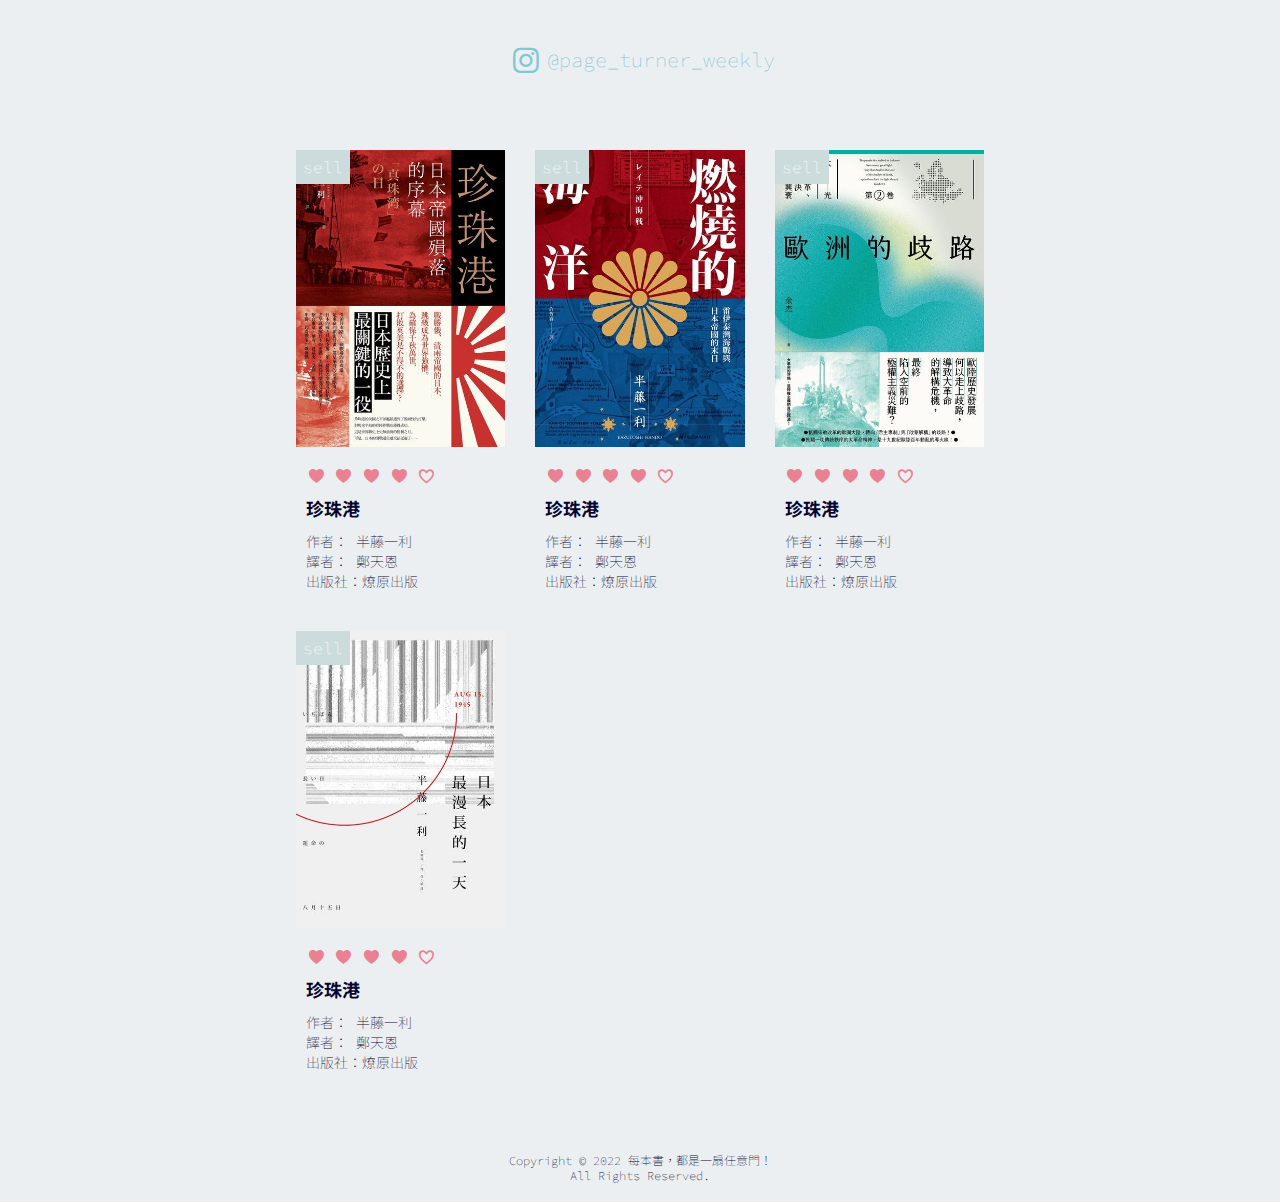
==== index.html @ 7cf5e059 "Initial commit" ====
<!DOCTYPE html>
<html lang="en">
<head>
    <meta charset="UTF-8">
    <meta name="viewport" content="width=device-width, initial-scale=1.0">
    <title>LIST</title>

    <link rel="icon" href="data:image/svg+xml,<svg xmlns=%22http://www.w3.org/2000/svg%22 viewBox=%220 0 100 100%22><text y=%22.9em%22 font-size=%2290%22>👨🏻‍💻</text></svg>">
    <link rel="stylesheet" href="css/fontello.css">
    <link rel="stylesheet" href="css/main.css">
    <link rel="stylesheet" href="css/list.css">

    <script src="./js/list.js"></script>
</head>
<body>
    <div class="main-content">
        <div class="container">
            <div class="ig-link-wrapper">
                <a href="https://www.instagram.com/page_turner_weekly/" target="_blank" class="ig-link">
                    <i class="icon-instagram"></i>
                    <span class="instagram-account">@page_turner_weekly</span>
                </a>
            </div>

            <ul class="card-wrapper">
                <li>
                    <a href="./content.html">
                        <span class="label">sell</span>
                        <div class="book-cover" style="background-image: url(./images/perl.jpeg);">
                            <div class="description">
                                東京的決策，攸關太平洋未來四年超過4,700萬人的生死。
                                日本一副戰爭迫在眉睫，不得不發動的態勢。
                                美國則是憂心忡忡，明知戰爭無法迴避，只能推拖拉，延後戰爭的發生。
                                但是，戰爭在美國人意料之外的地方發生了，成為永遠的國恥日。
                            </div>
                        </div>
                        <div class="book-info">
                            <div class="star-bar">
                                <i class="icon-heart"></i>
                                <i class="icon-heart"></i>
                                <i class="icon-heart"></i>
                                <i class="icon-heart"></i>
                                <i class="icon-heart-empty"></i>
                            </div>
                            <h3 class="book-title">
                                珍珠港
                            </h3>
                            <div class="book-brief">
                                作者： 半藤一利
                                <br>
                                譯者： 鄭天恩
                                <br>
                                出版社：燎原出版 
                            </div>
                        </div>
                    </a>
                </li>

                <li>
                    <a href="">
                        <span class="label">sell</span>
                        <div class="book-cover" style="background-image: url(./images/reite.jpeg);">
                            <div class="description">
                                東京的決策，攸關太平洋未來四年超過4,700萬人的生死。
                                日本一副戰爭迫在眉睫，不得不發動的態勢。
                                美國則是憂心忡忡，明知戰爭無法迴避，只能推拖拉，延後戰爭的發生。
                                但是，戰爭在美國人意料之外的地方發生了，成為永遠的國恥日。
                            </div>
                        </div>
                        <div class="book-info">
                            <div class="star-bar">
                                <i class="icon-heart"></i>
                                <i class="icon-heart"></i>
                                <i class="icon-heart"></i>
                                <i class="icon-heart"></i>
                                <i class="icon-heart-empty"></i>
                            </div>
                            <h3 class="book-title">
                                珍珠港
                            </h3>
                            <div class="book-brief">
                                作者： 半藤一利
                                <br>
                                譯者： 鄭天恩
                                <br>
                                出版社：燎原出版 
                            </div>
                        </div>
                    </a>
                </li>

                <li>
                    <a href="">
                        <span class="label">sell</span>
                        <div class="book-cover" style="background-image: url(./images/europe.jpeg);">
                            <div class="description">
                                東京的決策，攸關太平洋未來四年超過4,700萬人的生死。
                                日本一副戰爭迫在眉睫，不得不發動的態勢。
                                美國則是憂心忡忡，明知戰爭無法迴避，只能推拖拉，延後戰爭的發生。
                                但是，戰爭在美國人意料之外的地方發生了，成為永遠的國恥日。
                            </div>
                        </div>
                        <div class="book-info">
                            <div class="star-bar">
                                <i class="icon-heart"></i>
                                <i class="icon-heart"></i>
                                <i class="icon-heart"></i>
                                <i class="icon-heart"></i>
                                <i class="icon-heart-empty"></i>
                            </div>
                            <h3 class="book-title">
                                珍珠港
                            </h3>
                            <div class="book-brief">
                                作者： 半藤一利
                                <br>
                                譯者： 鄭天恩
                                <br>
                                出版社：燎原出版 
                            </div>
                        </div>
                    </a>
                </li>

                <li>
                    <a href="">
                        <span class="label">sell</span>
                        <div class="book-cover" style="background-image: url(./images/815.jpeg);">
                            <div class="description">
                                東京的決策，攸關太平洋未來四年超過4,700萬人的生死。
                                日本一副戰爭迫在眉睫，不得不發動的態勢。
                                美國則是憂心忡忡，明知戰爭無法迴避，只能推拖拉，延後戰爭的發生。
                                但是，戰爭在美國人意料之外的地方發生了，成為永遠的國恥日。
                            </div>
                        </div>
                        <div class="book-info">
                            <div class="star-bar">
                                <i class="icon-heart"></i>
                                <i class="icon-heart"></i>
                                <i class="icon-heart"></i>
                                <i class="icon-heart"></i>
                                <i class="icon-heart-empty"></i>
                            </div>
                            <h3 class="book-title">
                                珍珠港
                            </h3>
                            <div class="book-brief">
                                作者： 半藤一利
                                <br>
                                譯者： 鄭天恩
                                <br>
                                出版社：燎原出版 
                            </div>
                        </div>
                    </a>
                </li>
            </ul>
        </div>

        <footer class="footer">
            <span class="copyright">
                Copyright © <span class="copyright-year">2022</span> 每本書，都是一扇任意門！<div class="all-rights-reserved">&nbsp;All Rights Reserved.&nbsp;</div>
            </span>
        </footer>
    </div>
</body>
</html>
---- css/fontello.css ----
@font-face {
  font-family: 'fontello';
  src: url('../font/fontello.eot?6401311');
  src: url('../font/fontello.eot?6401311#iefix') format('embedded-opentype'),
       url('../font/fontello.woff2?6401311') format('woff2'),
       url('../font/fontello.woff?6401311') format('woff'),
       url('../font/fontello.ttf?6401311') format('truetype'),
       url('../font/fontello.svg?6401311#fontello') format('svg');
  font-weight: normal;
  font-style: normal;
}
/* Chrome hack: SVG is rendered more smooth in Windozze. 100% magic, uncomment if you need it. */
/* Note, that will break hinting! In other OS-es font will be not as sharp as it could be */
/*
@media screen and (-webkit-min-device-pixel-ratio:0) {
  @font-face {
    font-family: 'fontello';
    src: url('../font/fontello.svg?6401311#fontello') format('svg');
  }
}
*/
[class^="icon-"]:before, [class*=" icon-"]:before {
  font-family: "fontello";
  font-style: normal;
  font-weight: normal;
  speak: never;

  display: inline-block;
  text-decoration: inherit;
  width: 1em;
  margin-right: .2em;
  text-align: center;
  /* opacity: .8; */

  /* For safety - reset parent styles, that can break glyph codes*/
  font-variant: normal;
  text-transform: none;

  /* fix buttons height, for twitter bootstrap */
  line-height: 1em;

  /* Animation center compensation - margins should be symmetric */
  /* remove if not needed */
  margin-left: .2em;

  /* you can be more comfortable with increased icons size */
  /* font-size: 120%; */

  /* Font smoothing. That was taken from TWBS */
  -webkit-font-smoothing: antialiased;
  -moz-osx-font-smoothing: grayscale;

  /* Uncomment for 3D effect */
  /* text-shadow: 1px 1px 1px rgba(127, 127, 127, 0.3); */
}

.icon-left:before { content: '\e800'; } /* '' */
.icon-heart-empty:before { content: '\e801'; } /* '' */
.icon-heart:before { content: '\e802'; } /* '' */
.icon-bookmark:before { content: '\e803'; } /* '' */
.icon-user:before { content: '\e804'; } /* '' */
.icon-user-outline:before { content: '\e805'; } /* '' */
.icon-feather:before { content: '\e806'; } /* '' */
.icon-pen:before { content: '\e807'; } /* '' */
.icon-mail:before { content: '\e808'; } /* '' */
.icon-print:before { content: '\e809'; } /* '' */
.icon-quote-left:before { content: '\e80a'; } /* '' */
.icon-quote-right:before { content: '\e80b'; } /* '' */
.icon-camera:before { content: '\e80c'; } /* '' */
.icon-thumbs-up:before { content: '\e80d'; } /* '' */
.icon-thumbs-down:before { content: '\e80e'; } /* '' */
.icon-plus:before { content: '\e80f'; } /* '' */
.icon-list:before { content: '\e810'; } /* '' */
.icon-trash-can:before { content: '\e811'; } /* '' */
.icon-fast-food:before { content: '\e815'; } /* '' */
.icon-bookmark-empty:before { content: '\f097'; } /* '' */
.icon-github:before { content: '\f09b'; } /* '' */
.icon-docs:before { content: '\f0c5'; } /* '' */
.icon-doc:before { content: '\f0f6'; } /* '' */
.icon-folder:before { content: '\f115'; } /* '' */
.icon-calendar-empty:before { content: '\f133'; } /* '' */
.icon-instagram:before { content: '\f16d'; } /* '' */
.icon-file-word:before { content: '\f1c2'; } /* '' */
.icon-file-excel:before { content: '\f1c3'; } /* '' */
.icon-file-powerpoint:before { content: '\f1c4'; } /* '' */
.icon-file-image:before { content: '\f1c5'; } /* '' */
.icon-file-audio:before { content: '\f1c7'; } /* '' */
.icon-chrome:before { content: '\f268'; } /* '' */
.icon-firefox:before { content: '\f269'; } /* '' */
.icon-internet-explorer:before { content: '\f26b'; } /* '' */
.icon-map-pin:before { content: '\f276'; } /* '' */
.icon-handshake:before { content: '\f2b5'; } /* '' */
.icon-snowflake:before { content: '\f2dc'; } /* '' */
---- css/main.css ----
@import url('https://fonts.googleapis.com/css2?family=Noto+Sans+JP:wght@300;400&family=Noto+Sans+TC:wght@300;400&family=Source+Code+Pro:wght@300;400&display=swap');

* {
    box-sizing: border-box;
    margin: 0;
    padding: 0;
    text-decoration: none;
    /* outline: 1px solid #81C7D4 !important; */
}

html, body {
    width: 100vw;
    height: 100vh;
    background-color: #ECEFF1;
    font-family: 'Source Code Pro', 'Noto Sans TC', 'Noto Sans JP';
    font-weight: lighter;
    color: #05052F;
}

ul, li {
    list-style-type: none;
}

img {
    width: 100%;
}

a {
    color: #81C7D4;
    transition: all 0.4s;
}

a:hover {
    color: #51A8DD;
}

.main-content {
    width: 100%;
}

.container {
    width: 100%;
    max-width: 768px;
    margin: 0 auto;
    padding: 40px;
}

@media screen and (max-width: 1199px ) {
    .container {
        padding: 40px 20px;
    }
}

.ig-link-wrapper {
    text-align: center;
}

.ig-link {
    display: flex;
    justify-content: center;
    align-items: center;
    font-size: 20px;
    line-height: 40px;
}

.icon-instagram {
    font-size: 30px;
    line-height: 40px;
}

.hidden {
    display: none;
}

.disabled {
    pointer-events: none;
}

.footer {
    display: flex;
    justify-content: center;
    align-items: center;
    height: 70px;
    text-align: center;
    font-size: 12px;
}
---- css/list.css ----
/* card start */

.card-wrapper {
    display: flex;
    justify-content: flex-start;
    align-items: stretch;
    flex-wrap: wrap;
    width: 100%;
    height: 100%;
    margin-top: 70px;
}

.card-wrapper li {
    flex-shrink: 0;
    display: block;
    margin-left: 30px;
    width: calc(33.33% - 20px);
}

.card-wrapper li:nth-child(n+4) {
    margin-top: 20px;
}

.card-wrapper li:nth-child(3n+1) {
    margin-left: 0;
}

.card-wrapper a {
    position: relative;
    display: block;
}

.label {
    position: absolute;
    top: 0;
    left: 0;
    min-width: 50px;
    padding: 7px;
    font-size: 16px;
    color: #fff;
    background-color: #CCDBDC;
    z-index: 10;
}

.book-cover {
    position: relative;
    padding-top: 142%;
    background-size: cover;
    background-position: center;
    background-repeat: no-repeat;
    overflow: hidden;
}

.book-cover:hover .description {
    transform: translate(-50%, 0);
}

.description {
    position: absolute;
    bottom: 0;
    left: 50%;
    transform: translate(-50%, 100%);
    width: 102%;
    padding: 10px;
    color: #fff;
    font-size: 14px;
    border-radius: 10px 10px 0 0;
    background-color: #CCDBDC;
    transition: all 0.4s;
}

.book-info {
    padding: 20px 10px;
    font-size: 14px;
    color: #05052F;
}

.star-bar {
    color: #e98192;
}

.book-title {
    margin-top: 10px;
    font-size: 18px;
}

.book-brief {
    margin-top: 10px;
}

/* card end */

@media screen and (max-width: 767px) {
    .card-wrapper {
        margin-top: 30px;
        justify-content: center;
    }

    .card-wrapper li {
    margin-top: 30px;
    margin-left: 0;
    width: 80%;
    }

    .card-wrapper li:first-child {
        margin-top: 0;
    }
}
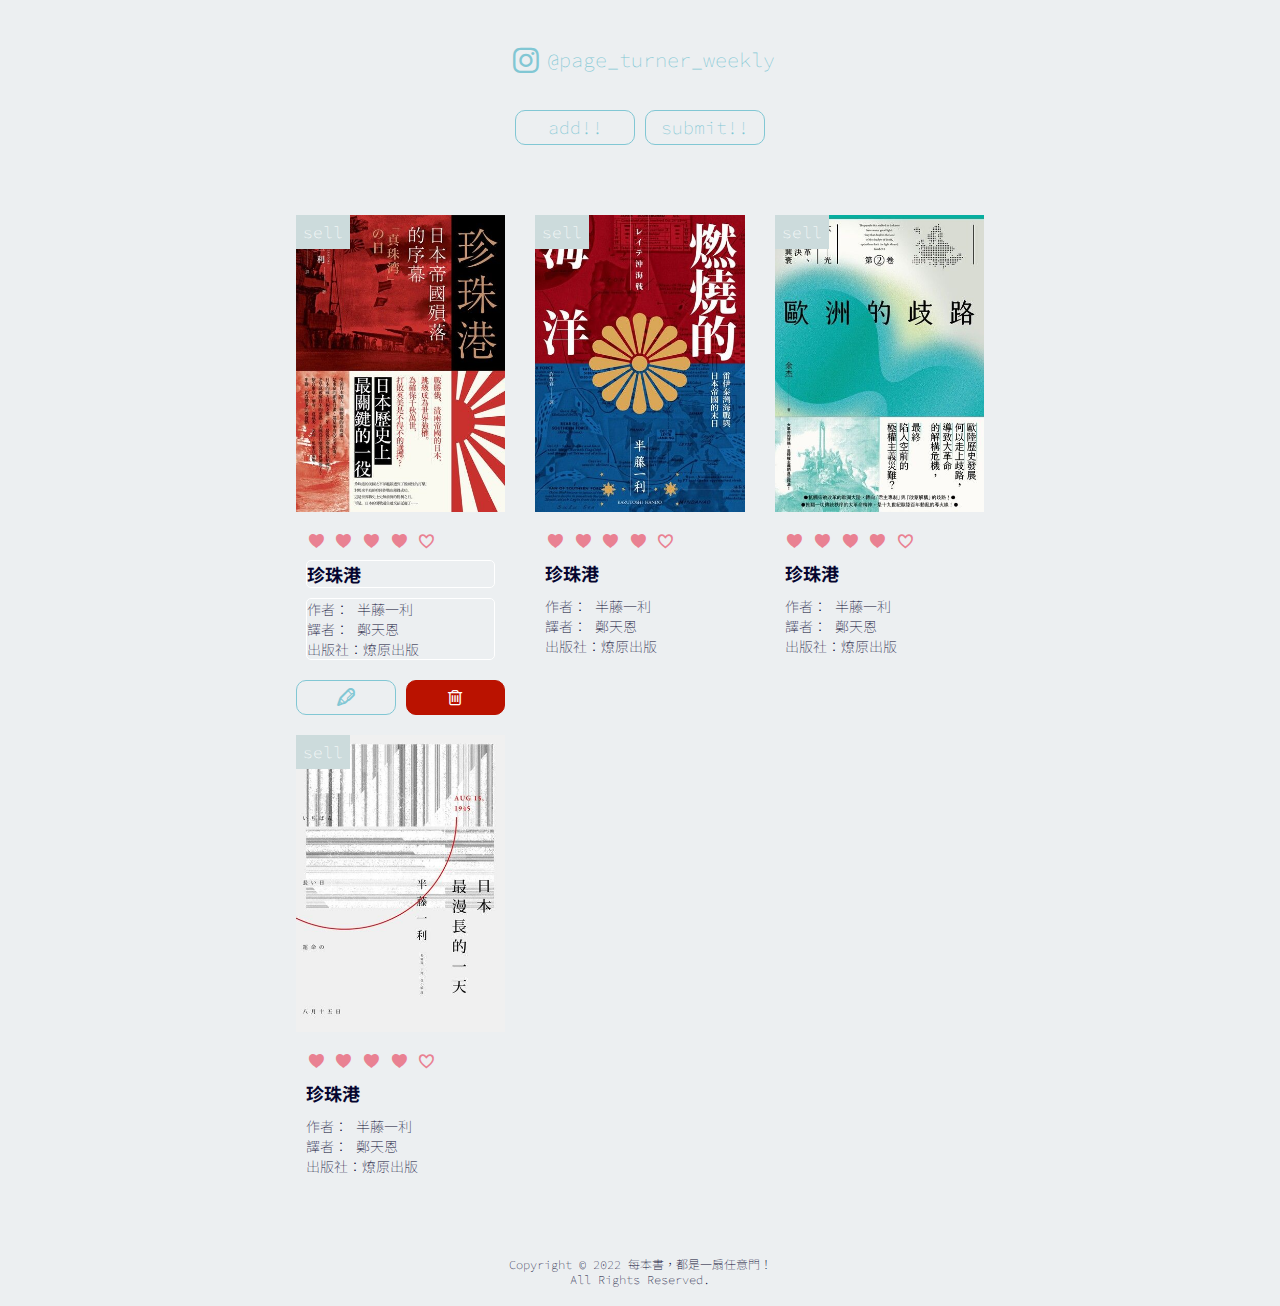
==== commit aad7b706: "add admin panel to list-ui" ====
--- a/index.html
+++ b/index.html
@@ -8,8 +8,10 @@
     <link rel="icon" href="data:image/svg+xml,<svg xmlns=%22http://www.w3.org/2000/svg%22 viewBox=%220 0 100 100%22><text y=%22.9em%22 font-size=%2290%22>👨🏻‍💻</text></svg>">
     <link rel="stylesheet" href="css/fontello.css">
     <link rel="stylesheet" href="css/main.css">
+    <link rel="stylesheet" href="css/template.css" />
     <link rel="stylesheet" href="css/list.css">
 
+    <script src="https://cdnjs.cloudflare.com/ajax/libs/jquery/3.1.1/jquery.min.js"></script>
     <script src="./js/list.js"></script>
 </head>
 <body>
@@ -22,9 +24,18 @@
                 </a>
             </div>
 
+            <div class="admin-panel above">
+                <a href="" class="add btn">
+                    add!!
+                </a>
+                <a href="" class="submit btn">
+                    submit!!
+                </a>
+            </div>
+
             <ul class="card-wrapper">
                 <li>
-                    <a href="./content.html">
+                    <!-- <a href="./content.html"> -->
                         <span class="label">sell</span>
                         <div class="book-cover" style="background-image: url(./images/perl.jpeg);">
                             <div class="description">
@@ -42,10 +53,10 @@
                                 <i class="icon-heart"></i>
                                 <i class="icon-heart-empty"></i>
                             </div>
-                            <h3 class="book-title">
+                            <h3 contenteditable="true" class="border-highlight book-title">
                                 珍珠港
                             </h3>
-                            <div class="book-brief">
+                            <div contenteditable="true" class="border-highlight book-brief">
                                 作者： 半藤一利
                                 <br>
                                 譯者： 鄭天恩
@@ -53,11 +64,19 @@
                                 出版社：燎原出版 
                             </div>
                         </div>
-                    </a>
+                        <div class="admin-panel">
+                            <a href="" class="edit btn">
+                                <i class="icon-pen"></i>
+                            </a>
+                            <a href="" class="delete btn">
+                                <i class="icon-trash-can"></i>
+                            </a>
+                        </div>
+                    <!-- </a> -->
                 </li>
 
                 <li>
-                    <a href="">
+                    <a href="content.html">
                         <span class="label">sell</span>
                         <div class="book-cover" style="background-image: url(./images/reite.jpeg);">
                             <div class="description">
--- a/css/template.css
+++ b/css/template.css
@@ -0,0 +1,175 @@
+.template-wrapper {
+    display: block;
+}
+
+.image-text {
+    display: flex;
+    justify-content: flex-start;
+    align-items: flex-start;
+}
+
+.template-wrapper + .template-wrapper {
+    margin-top: 40px;
+}
+
+.image-wrapper {
+    flex-shrink: 0;
+    width: 50%;
+}
+
+.sticky .image-wrapper {
+    position: -webkit-sticky;
+    position: sticky;
+    top: 40px;
+}
+
+.image-wrapper img {
+    width: 100%;
+}
+
+.image-wrapper .image-info {
+    margin-top: 8px;
+    font-size: 12px;
+    line-height: 24px;
+    text-align: center;
+}
+
+.text-wrapper {
+    display: block;
+}
+
+.text-wrapper.image-text {
+    flex-shrink: 0;
+    width: calc(50% - 40px);
+    margin-left: 40px;
+}
+
+.text {
+    display: list-item;
+    list-style-type: none;
+    margin-top: 10px;
+    padding: 5px 10px;
+    min-height: 44px;
+    font-size: 16px;
+    line-height: 32px;
+    letter-spacing: 2px;
+}
+
+.border-highlight {
+    border: 1px solid #fff;
+    border-radius: 5px;
+}
+
+.text.border-highlight {
+    cursor: pointer;
+}
+
+.text:focus-visible {
+    outline: none;
+    border: 1px solid #2F6690;
+    border-radius: 5px;
+}
+
+/* template start */
+
+.title {
+    margin-top: 0;
+    font-size: 36px;
+    line-height: 72px;
+}
+
+.quote {
+    position: relative;
+    padding: 20px 60px;
+}
+
+.quote::before {
+    display: block;
+    content: '';
+    position: absolute;
+    top: 0;
+    left: 0;
+    width: 5px;
+    height: 100%;
+    background-color: #CCDBDC;
+}
+
+.list {
+    margin: 0;
+    padding: 0;
+    margin-top: 10px;
+    list-style-type: none;
+}
+
+.list:focus-visible {
+    outline: none;
+}
+
+.list li {
+    position: relative;
+    padding-left: 40px;
+}
+
+.list li::before {
+    display: block;
+    content: '';
+    position: absolute;
+    top: 16px;
+    left: 16px;
+    width: 10px;
+    height: 10px;
+    background-color: #CCDBDC;
+    border-radius: 50%;
+}
+
+.list li:focus-visible {
+    outline: none;
+    border: 1px solid #2F6690;
+    border-radius: 5px;
+}
+
+/* template end */
+
+@media screen and (max-width: 1199px ) {
+    .template-wrapper {
+        display: block;
+    }
+
+    .image-wrapper {
+        width: 100%;
+    }
+
+    .sticky .image-wrapper {
+        position: static;
+    }
+
+    .text-wrapper.image-text {
+        margin: 0;
+        margin-top: 40px;
+        width: 100%;
+    }
+
+    /* template start */
+
+    .title {
+        font-size: 24px;
+        line-height: 48px;
+    }
+
+    .quote {
+        padding: 10px 20px;
+    }
+
+    .list li {
+    padding-left: 30px;
+    }
+
+    .list li::before {
+        top: 17px;
+        left: 12px;
+        width: 8px;
+        height: 8px;
+    }
+
+    /* template end */
+}--- a/css/list.css
+++ b/css/list.css
@@ -11,6 +11,7 @@
 }
 
 .card-wrapper li {
+    position: relative;
     flex-shrink: 0;
     display: block;
     margin-left: 30px;
@@ -88,7 +89,72 @@
     margin-top: 10px;
 }
 
+.book-title:focus-visible {
+    outline: none;
+    border: 1px solid #2F6690;
+    border-radius: 5px;
+}
+
+.book-brief:focus-visible {
+    outline: none;
+    border: 1px solid #2F6690;
+    border-radius: 5px;
+}
+
 /* card end */
+
+/* admin panel start */
+
+.admin-panel {
+    display: flex;
+    justify-content: space-between;
+    align-items: center;
+}
+
+.admin-panel.above {
+    justify-content: center;
+    margin-top: 30px;
+}
+
+.admin-panel a {
+    flex-shrink: 0;
+    width: calc(50% - 5px);
+}
+
+.btn {
+    display: inline-block;
+    margin: 0;
+    padding: 5px 10px;
+    width: 50%;
+    text-align: center;
+    font-size: 18px;
+    border: 1px solid #81C7D4;
+    border-radius: 10px;
+}
+
+.admin-panel .add {
+    width: 120px;
+}
+
+.admin-panel .submit {
+    margin-left: 10px;
+    width: 120px;
+}
+
+.delete {
+    color: #fff;
+    background-color: #BA1200;
+    border: 1px solid #BA1200;
+    transition: all 0.4s;
+}
+
+.delete:hover {
+    background-color: #AF1B3F;
+    border: 1px solid #AF1B3F;
+    color: #ddd;
+}
+
+/* admin panel end */
 
 @media screen and (max-width: 767px) {
     .card-wrapper {
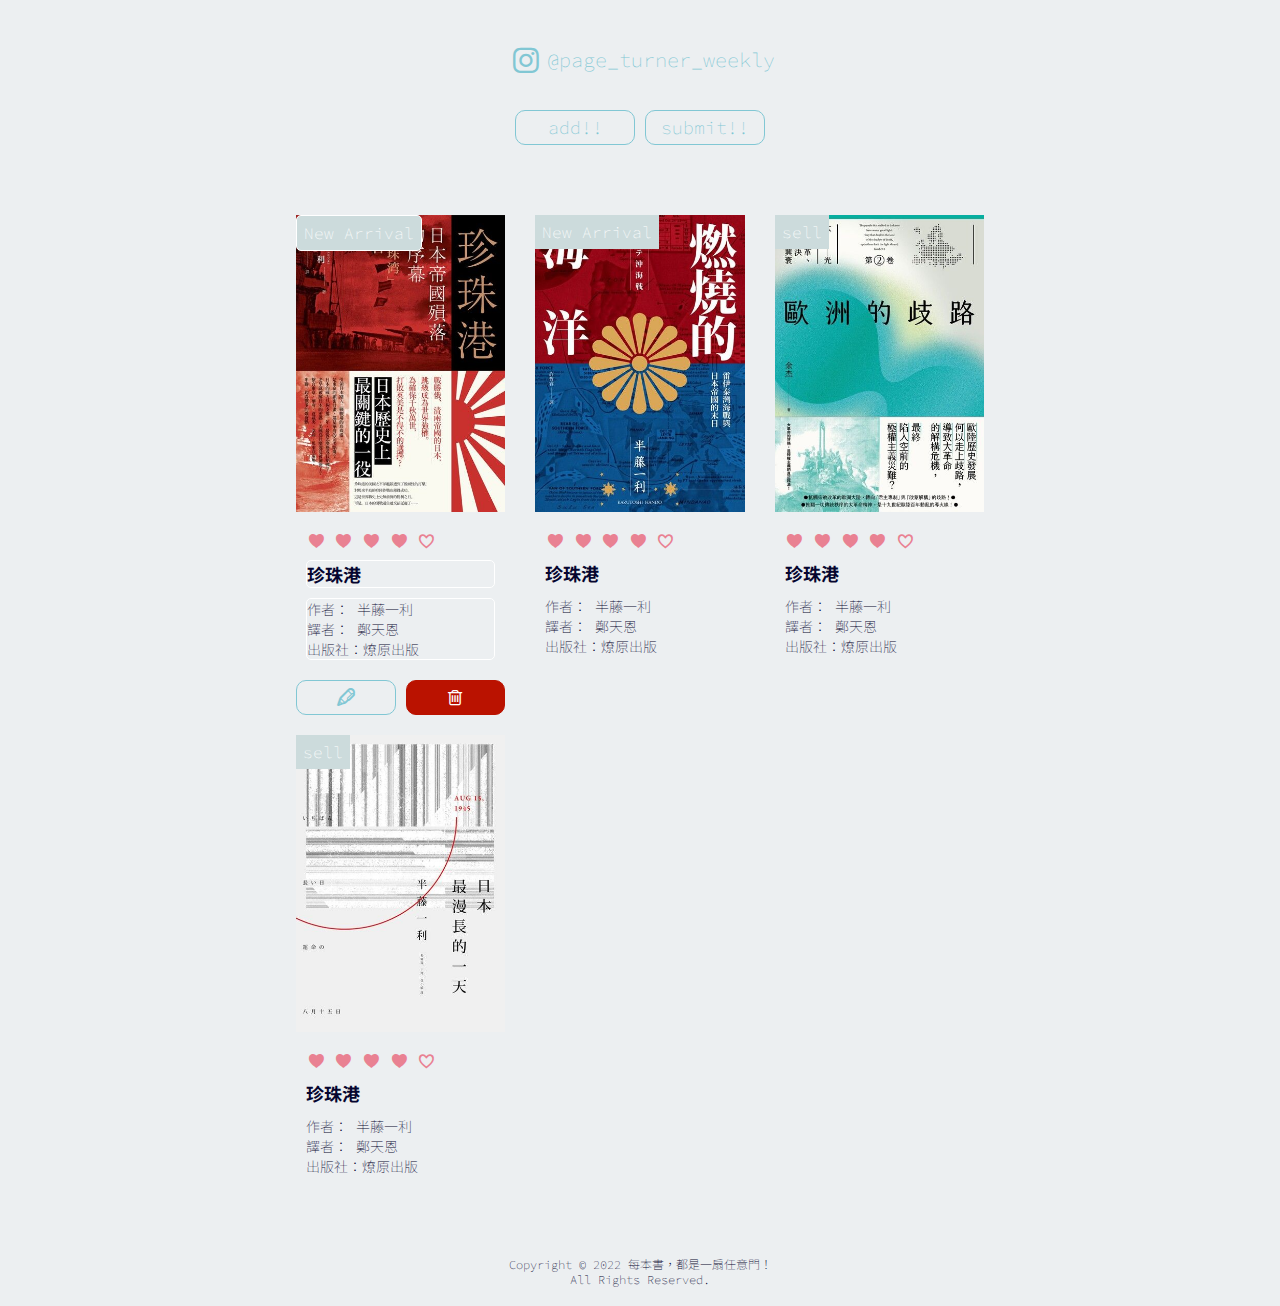
==== commit 05ad55bc: "add label contenteditable" ====
--- a/index.html
+++ b/index.html
@@ -36,7 +36,7 @@
             <ul class="card-wrapper">
                 <li>
                     <!-- <a href="./content.html"> -->
-                        <span class="label">sell</span>
+                        <span contenteditable="true" class="border-highlight label">New Arrival</span>
                         <div class="book-cover" style="background-image: url(./images/perl.jpeg);">
                             <div class="description">
                                 東京的決策，攸關太平洋未來四年超過4,700萬人的生死。
@@ -77,7 +77,7 @@
 
                 <li>
                     <a href="content.html">
-                        <span class="label">sell</span>
+                        <span class="label">New Arrival</span>
                         <div class="book-cover" style="background-image: url(./images/reite.jpeg);">
                             <div class="description">
                                 東京的決策，攸關太平洋未來四年超過4,700萬人的生死。
--- a/css/list.css
+++ b/css/list.css
@@ -89,13 +89,7 @@
     margin-top: 10px;
 }
 
-.book-title:focus-visible {
-    outline: none;
-    border: 1px solid #2F6690;
-    border-radius: 5px;
-}
-
-.book-brief:focus-visible {
+.border-highlight:focus-visible {
     outline: none;
     border: 1px solid #2F6690;
     border-radius: 5px;
